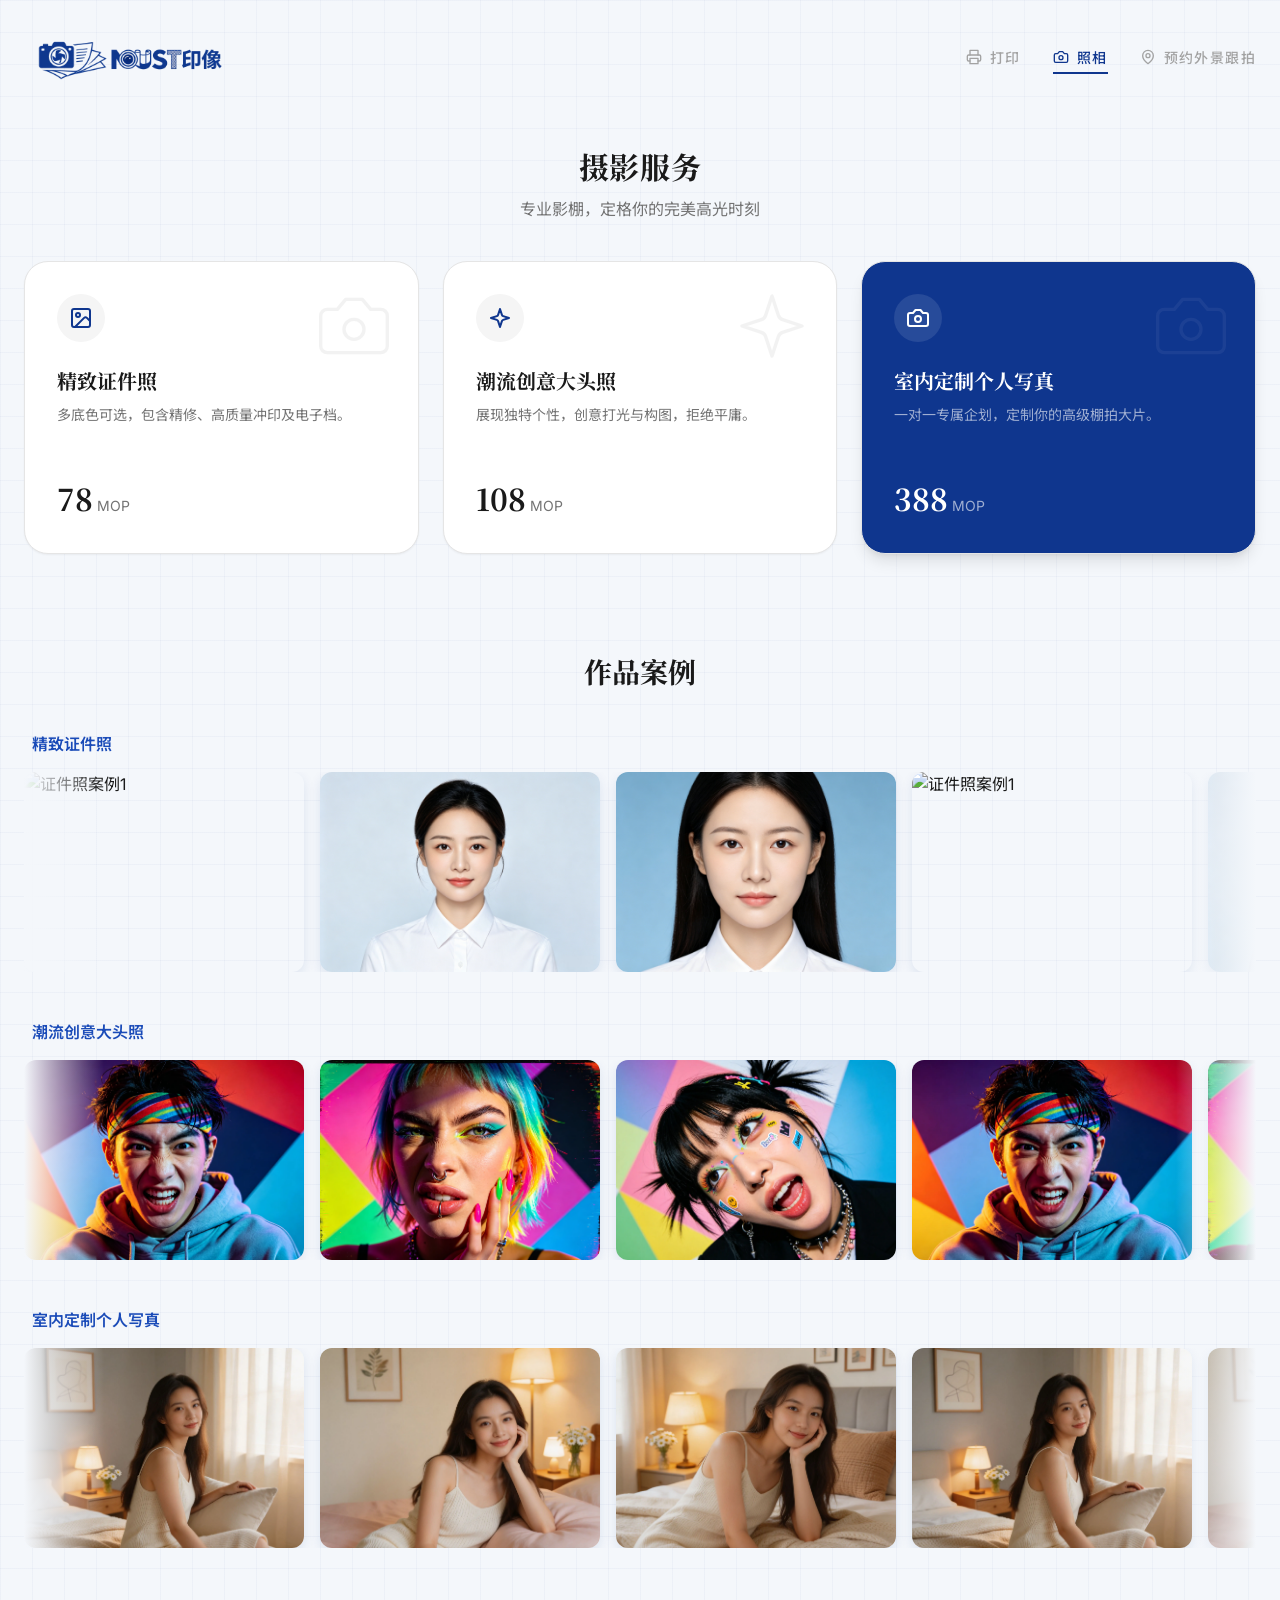
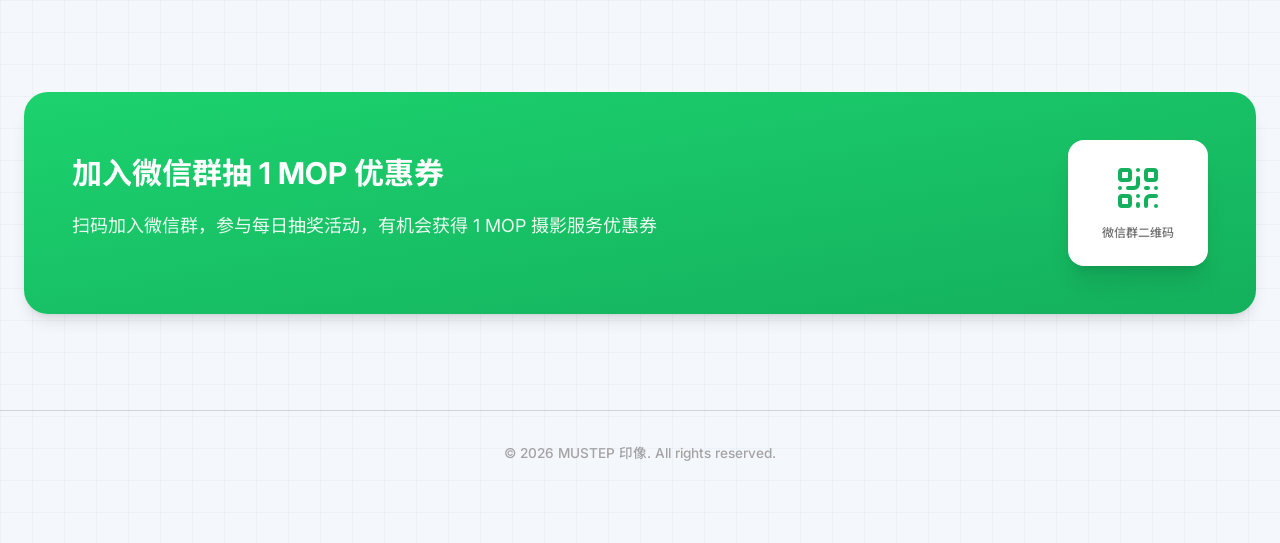
==== photo.html @ 7a03d374 "init init" ====
<!DOCTYPE html>
<html lang="zh-CN">

<head>
    <meta charset="UTF-8">
    <meta name="viewport" content="width=device-width, initial-scale=1.0">
    <title>摄影服务 - 澳门影像打印馆</title>
    <link rel="preconnect" href="https://fonts.googleapis.com">
    <link rel="preconnect" href="https://fonts.gstatic.com" crossorigin>
    <link
        href="https://fonts.googleapis.com/css2?family=Cormorant+Garamond:ital,wght@0,400;0,600;0,700;1,400&family=Inter:wght@300;400;500;600&family=Noto+Sans+SC:wght@300;400;500;700&family=Noto+Serif+SC:wght@400;700&display=swap"
        rel="stylesheet">
    <link rel="stylesheet" href="styles.css">
</head>

<body>
    <div class="page-wrapper">
        <div class="container">
            <!-- Header -->
            <header class="header">
                <a href="home.html" class="logo">
                    <img src="images/second-stage.webp" alt="MUSTEP 印像" class="header-logo-img">
                </a>

                <nav class="nav-desktop">
                    <a href="print.html" class="nav-btn">
                        <svg xmlns="http://www.w3.org/2000/svg" width="16" height="16" viewBox="0 0 24 24" fill="none"
                            stroke="currentColor" stroke-width="2" stroke-linecap="round" stroke-linejoin="round">
                            <polyline points="6 9 6 2 18 2 18 9" />
                            <path d="M6 18H4a2 2 0 0 1-2-2v-5a2 2 0 0 1 2-2h16a2 2 0 0 1 2 2v5a2 2 0 0 1-2 2h-2" />
                            <rect width="12" height="8" x="6" y="14" />
                        </svg> 打印
                    </a>
                    <a href="photo.html" class="nav-btn active">
                        <svg xmlns="http://www.w3.org/2000/svg" width="16" height="16" viewBox="0 0 24 24" fill="none"
                            stroke="currentColor" stroke-width="2" stroke-linecap="round" stroke-linejoin="round">
                            <path
                                d="M14.5 4h-5L7 7H4a2 2 0 0 0-2 2v9a2 2 0 0 0 2 2h16a2 2 0 0 0 2-2V9a2 2 0 0 0-2-2h-3l-2.5-3z" />
                            <circle cx="12" cy="13" r="3" />
                        </svg> 照相
                    </a>
                    <a href="location.html" class="nav-btn">
                        <svg xmlns="http://www.w3.org/2000/svg" width="16" height="16" viewBox="0 0 24 24" fill="none"
                            stroke="currentColor" stroke-width="2" stroke-linecap="round" stroke-linejoin="round">
                            <path d="M20 10c0 6-8 12-8 12s-8-6-8-12a8 8 0 0 1 16 0Z" />
                            <circle cx="12" cy="10" r="3" />
                        </svg> 预约外景跟拍
                    </a>
                </nav>
            </header>

            <!-- Mobile Tabs -->
            <div class="mobile-tabs">
                <a href="print.html" class="mobile-tab">
                    <svg xmlns="http://www.w3.org/2000/svg" width="16" height="16" viewBox="0 0 24 24" fill="none"
                        stroke="currentColor" stroke-width="2" stroke-linecap="round" stroke-linejoin="round">
                        <polyline points="6 9 6 2 18 2 18 9" />
                        <path d="M6 18H4a2 2 0 0 1-2-2v-5a2 2 0 0 1 2-2h16a2 2 0 0 1 2 2v5a2 2 0 0 1-2 2h-2" />
                        <rect width="12" height="8" x="6" y="14" />
                    </svg> <span>打印</span>
                </a>
                <a href="photo.html" class="mobile-tab active">
                    <svg xmlns="http://www.w3.org/2000/svg" width="16" height="16" viewBox="0 0 24 24" fill="none"
                        stroke="currentColor" stroke-width="2" stroke-linecap="round" stroke-linejoin="round">
                        <path
                            d="M14.5 4h-5L7 7H4a2 2 0 0 0-2 2v9a2 2 0 0 0 2 2h16a2 2 0 0 0 2-2V9a2 2 0 0 0-2-2h-3l-2.5-3z" />
                        <circle cx="12" cy="13" r="3" />
                    </svg> <span>照相</span>
                </a>
                <a href="location.html" class="mobile-tab">
                    <svg xmlns="http://www.w3.org/2000/svg" width="16" height="16" viewBox="0 0 24 24" fill="none"
                        stroke="currentColor" stroke-width="2" stroke-linecap="round" stroke-linejoin="round">
                        <path d="M20 10c0 6-8 12-8 12s-8-6-8-12a8 8 0 0 1 16 0Z" />
                        <circle cx="12" cy="10" r="3" />
                    </svg> <span>外景</span>
                </a>
            </div>

            <main class="main-content">
                <!-- Photo Section -->
                <section id="photo-section">
                    <div class="section-header">
                        <h2 class="section-title-center">摄影服务</h2>
                        <p class="section-subtitle-center">专业影棚，定格你的完美高光时刻</p>
                    </div>

                    <div class="service-grid">
                        <!-- Service 1 -->
                        <div class="service-card">
                            <div class="service-icon-bg">
                                <svg xmlns="http://www.w3.org/2000/svg" width="80" height="80" viewBox="0 0 24 24"
                                    fill="none" stroke="currentColor" stroke-width="1" stroke-linecap="round"
                                    stroke-linejoin="round">
                                    <path
                                        d="M14.5 4h-5L7 7H4a2 2 0 0 0-2 2v9a2 2 0 0 0 2 2h16a2 2 0 0 0 2-2V9a2 2 0 0 0-2-2h-3l-2.5-3z" />
                                    <circle cx="12" cy="13" r="3" />
                                </svg>
                            </div>
                            <div class="service-icon">
                                <svg xmlns="http://www.w3.org/2000/svg" width="24" height="24" viewBox="0 0 24 24"
                                    fill="none" stroke="currentColor" stroke-width="2" stroke-linecap="round"
                                    stroke-linejoin="round">
                                    <rect width="18" height="18" x="3" y="3" rx="2" ry="2" />
                                    <circle cx="9" cy="9" r="2" />
                                    <path d="m21 15-3.086-3.086a2 2 0 0 0-2.828 0L6 21" />
                                </svg>
                            </div>
                            <h3 class="service-name">精致证件照</h3>
                            <p class="service-desc">多底色可选，包含精修、高质量冲印及电子档。</p>
                            <div class="service-footer">
                                <span class="service-price">78<span class="service-unit">MOP</span></span>
                            </div>
                        </div>

                        <!-- Service 2 -->
                        <div class="service-card">
                            <div class="service-icon-bg">
                                <svg xmlns="http://www.w3.org/2000/svg" width="80" height="80" viewBox="0 0 24 24"
                                    fill="none" stroke="currentColor" stroke-width="1" stroke-linecap="round"
                                    stroke-linejoin="round">
                                    <path
                                        d="m12 3-1.912 5.813a2 2 0 0 1-1.275 1.275L3 12l5.813 1.912a2 2 0 0 1 1.275 1.275L12 21l1.912-5.813a2 2 0 0 1 1.275-1.275L21 12l-5.813-1.912a2 2 0 0 1-1.275-1.275L12 3Z" />
                                </svg>
                            </div>
                            <div class="service-icon">
                                <svg xmlns="http://www.w3.org/2000/svg" width="24" height="24" viewBox="0 0 24 24"
                                    fill="none" stroke="currentColor" stroke-width="2" stroke-linecap="round"
                                    stroke-linejoin="round">
                                    <path
                                        d="m12 3-1.912 5.813a2 2 0 0 1-1.275 1.275L3 12l5.813 1.912a2 2 0 0 1 1.275 1.275L12 21l1.912-5.813a2 2 0 0 1 1.275-1.275L21 12l-5.813-1.912a2 2 0 0 1-1.275-1.275L12 3Z" />
                                </svg>
                            </div>
                            <h3 class="service-name">潮流创意大头照</h3>
                            <p class="service-desc">展现独特个性，创意打光与构图，拒绝平庸。</p>
                            <div class="service-footer">
                                <span class="service-price">108<span class="service-unit">MOP</span></span>
                            </div>
                        </div>

                        <!-- Service 3 -->
                        <div class="service-card service-card-dark">
                            <div class="service-icon-bg">
                                <svg xmlns="http://www.w3.org/2000/svg" width="80" height="80" viewBox="0 0 24 24"
                                    fill="none" stroke="currentColor" stroke-width="1" stroke-linecap="round"
                                    stroke-linejoin="round">
                                    <path
                                        d="M14.5 4h-5L7 7H4a2 2 0 0 0-2 2v9a2 2 0 0 0 2 2h16a2 2 0 0 0 2-2V9a2 2 0 0 0-2-2h-3l-2.5-3z" />
                                    <circle cx="12" cy="13" r="3" />
                                </svg>
                            </div>
                            <div class="service-icon service-icon-dark">
                                <svg xmlns="http://www.w3.org/2000/svg" width="24" height="24" viewBox="0 0 24 24"
                                    fill="none" stroke="currentColor" stroke-width="2" stroke-linecap="round"
                                    stroke-linejoin="round">
                                    <path
                                        d="M14.5 4h-5L7 7H4a2 2 0 0 0-2 2v9a2 2 0 0 0 2 2h16a2 2 0 0 0 2-2V9a2 2 0 0 0-2-2h-3l-2.5-3z" />
                                    <circle cx="12" cy="13" r="3" />
                                </svg>
                            </div>
                            <h3 class="service-name service-name-dark">室内定制个人写真</h3>
                            <p class="service-desc service-desc-dark">一对一专属企划，定制你的高级棚拍大片。</p>
                            <div class="service-footer">
                                <span class="service-price service-price-dark">388<span
                                        class="service-unit service-unit-dark">MOP</span></span>
                            </div>
                        </div>
                    </div>

                    <!-- Portfolio Gallery -->
                    <div class="portfolio-section">
                        <h3 class="portfolio-title">作品案例</h3>

                        <!-- Portfolio 1: 精致证件照 - 左向右 -->
                        <div class="portfolio-item">
                            <h4 class="portfolio-item-title">精致证件照</h4>
                            <div class="portfolio-scroll scroll-left">
                                <div class="portfolio-track">
                                    <div class="portfolio-img-wrapper">
                                        <img src="images/case/1.png" alt="证件照案例1" class="portfolio-img">
                                    </div>
                                    <div class="portfolio-img-wrapper">
                                        <img src="images/case/2.jpeg" alt="证件照案例2" class="portfolio-img">
                                    </div>
                                    <div class="portfolio-img-wrapper">
                                        <img src="images/case/3.jpeg" alt="证件照案例3" class="portfolio-img">
                                    </div>
                                    <!-- Duplicate for seamless loop -->
                                    <div class="portfolio-img-wrapper">
                                        <img src="images/case/1.png" alt="证件照案例1" class="portfolio-img">
                                    </div>
                                    <div class="portfolio-img-wrapper">
                                        <img src="images/case/2.jpeg" alt="证件照案例2" class="portfolio-img">
                                    </div>
                                    <div class="portfolio-img-wrapper">
                                        <img src="images/case/3.jpeg" alt="证件照案例3" class="portfolio-img">
                                    </div>
                                </div>
                            </div>
                        </div>

                        <!-- Portfolio 2: 潮流创意大头照 - 右向左 -->
                        <div class="portfolio-item">
                            <h4 class="portfolio-item-title">潮流创意大头照</h4>
                            <div class="portfolio-scroll scroll-right">
                                <div class="portfolio-track">
                                    <div class="portfolio-img-wrapper">
                                        <img src="images/case/4.webp" alt="创意大头照案例1" class="portfolio-img">
                                    </div>
                                    <div class="portfolio-img-wrapper">
                                        <img src="images/case/5.webp" alt="创意大头照案例2" class="portfolio-img">
                                    </div>
                                    <div class="portfolio-img-wrapper">
                                        <img src="images/case/6.webp" alt="创意大头照案例3" class="portfolio-img">
                                    </div>
                                    <!-- Duplicate for seamless loop -->
                                    <div class="portfolio-img-wrapper">
                                        <img src="images/case/4.webp" alt="创意大头照案例1" class="portfolio-img">
                                    </div>
                                    <div class="portfolio-img-wrapper">
                                        <img src="images/case/5.webp" alt="创意大头照案例2" class="portfolio-img">
                                    </div>
                                    <div class="portfolio-img-wrapper">
                                        <img src="images/case/6.webp" alt="创意大头照案例3" class="portfolio-img">
                                    </div>
                                </div>
                            </div>
                        </div>

                        <!-- Portfolio 3: 室内定制个人写真 - 左向右 -->
                        <div class="portfolio-item">
                            <h4 class="portfolio-item-title">室内定制个人写真</h4>
                            <div class="portfolio-scroll scroll-left">
                                <div class="portfolio-track">
                                    <div class="portfolio-img-wrapper">
                                        <img src="images/case/7.webp" alt="个人写真案例1" class="portfolio-img">
                                    </div>
                                    <div class="portfolio-img-wrapper">
                                        <img src="images/case/8.webp" alt="个人写真案例2" class="portfolio-img">
                                    </div>
                                    <div class="portfolio-img-wrapper">
                                        <img src="images/case/9.webp" alt="个人写真案例3" class="portfolio-img">
                                    </div>
                                    <!-- Duplicate for seamless loop -->
                                    <div class="portfolio-img-wrapper">
                                        <img src="images/case/7.webp" alt="个人写真案例1" class="portfolio-img">
                                    </div>
                                    <div class="portfolio-img-wrapper">
                                        <img src="images/case/8.webp" alt="个人写真案例2" class="portfolio-img">
                                    </div>
                                    <div class="portfolio-img-wrapper">
                                        <img src="images/case/9.webp" alt="个人写真案例3" class="portfolio-img">
                                    </div>
                                </div>
                            </div>
                        </div>
                    </div>
                </section>

                <!-- WeChat QR Code Section -->
                <section class="wechat-section">
                    <div class="wechat-content">
                        <div class="wechat-info">
                            <h3 class="wechat-title">加入微信群抽 1 MOP 优惠券</h3>
                            <p class="wechat-desc">扫码加入微信群，参与每日抽奖活动，有机会获得 1 MOP 摄影服务优惠券</p>
                        </div>
                        <div class="wechat-qr">
                            <div class="qr-placeholder">
                                <svg xmlns="http://www.w3.org/2000/svg" width="48" height="48" viewBox="0 0 24 24"
                                    fill="none" stroke="currentColor" stroke-width="2" stroke-linecap="round"
                                    stroke-linejoin="round">
                                    <rect width="5" height="5" x="3" y="3" rx="1" />
                                    <rect width="5" height="5" x="16" y="3" rx="1" />
                                    <rect width="5" height="5" x="3" y="16" rx="1" />
                                    <path d="M21 16h-3a2 2 0 0 0-2 2v3" />
                                    <path d="M21 21v.01" />
                                    <path d="M12 7v3a2 2 0 0 1-2 2H7" />
                                    <path d="M3 12h.01" />
                                    <path d="M12 3h.01" />
                                    <path d="M12 16v.01" />
                                    <path d="M16 12h1" />
                                    <path d="M21 12v.01" />
                                    <path d="M12 21v-1" />
                                </svg>
                                <span>微信群二维码</span>
                            </div>
                        </div>
                    </div>
                </section>
            </main>
        </div>

        <footer class="footer">
            <p class="footer-text">© 2026 MUSTEP 印像. All rights reserved.</p>
        </footer>
    </div>

    <script src="script.js"></script>
</body>

</html>
---- styles.css ----
/* ============================================
   澳门影像打印馆 - 原生 CSS 样式
   ============================================ */

/* CSS Variables */
:root {
  --bg-color: #f4f7fb;
  --text-primary: #1a1a1a;
  --text-secondary: #737373;
  --text-muted: #a3a3a3;
  --white: #ffffff;
  --black: #000000;
  --primary: #0f368e;
  --primary-light: #1a4bb8;
  --gray-50: #fafafa;
  --gray-100: #f5f5f5;
  --gray-200: #e5e5e5;
  --gray-300: #d4d4d4;
  --gray-400: #a3a3a3;
  --gray-500: #737373;
  --gray-600: #525252;
  --gray-700: #1a4bb8;
  --gray-800: #0f368e;
  --gray-900: #0f368e;
  --green: #14b05d;
  --green-light: #1cd26e;
  --red: #dc2626;
  --font-serif: "Noto Serif SC", Georgia, serif;
  --font-sans: "Inter", "Noto Sans SC", system-ui, sans-serif;
  --radius-sm: 0.375rem;
  --radius-md: 0.5rem;
  --radius-lg: 0.75rem;
  --radius-xl: 1rem;
  --radius-2xl: 1.5rem;
  --shadow-sm: 0 1px 2px 0 rgba(0, 0, 0, 0.05);
  --shadow-md:
    0 4px 6px -1px rgba(0, 0, 0, 0.1), 0 2px 4px -2px rgba(0, 0, 0, 0.1);
  --shadow-lg:
    0 10px 15px -3px rgba(0, 0, 0, 0.1), 0 4px 6px -4px rgba(0, 0, 0, 0.1);
  --shadow-xl:
    0 20px 25px -5px rgba(0, 0, 0, 0.1), 0 8px 10px -6px rgba(0, 0, 0, 0.1);
}

/* Reset & Base */
* {
  margin: 0;
  padding: 0;
  box-sizing: border-box;
}
a {
  text-decoration: none;
}

body {
  background-color: var(--bg-color);
  background-image:
    linear-gradient(rgba(15, 54, 142, 0.03) 1px, transparent 1px),
    linear-gradient(90deg, rgba(15, 54, 142, 0.03) 1px, transparent 1px);
  background-size: 32px 32px;
  color: var(--text-primary);
  font-family: var(--font-sans);
  -webkit-font-smoothing: antialiased;
  -moz-osx-font-smoothing: grayscale;
  line-height: 1.5;
}

/* Utility Classes */
.hidden {
  display: none !important;
}

/* ============================================
   Splash Screen
   ============================================ */

.splash {
  position: fixed;
  top: 0;
  left: 0;
  width: 100%;
  height: 100%;
  background-color: #f4f7fb;
  background-image:
    linear-gradient(rgba(15, 54, 142, 0.03) 1px, transparent 1px),
    linear-gradient(90deg, rgba(15, 54, 142, 0.03) 1px, transparent 1px);
  background-size: 32px 32px;
  display: flex;
  align-items: center;
  justify-content: center;
  z-index: 9999;
}

.splash-img {
  width: 580px;
  height: auto;
  max-width: 70vw;
  opacity: 0;
  transform: scale(1.3);
}

.splash-img.zoom-in {
  opacity: 1;
  transform: scale(1);
  transition:
    transform 1.8s cubic-bezier(0.25, 0.46, 0.45, 0.94),
    opacity 1s ease;
}

.splash-img.move-to-corner {
  transform: translate(-35vw, -40vh) scale(0.35);
  transition:
    transform 1.5s cubic-bezier(0.25, 0.46, 0.45, 0.94),
    opacity 0.8s ease;
  opacity: 1;
}

.splash.done {
  opacity: 0;
  transition: opacity 0.6s ease;
  pointer-events: none;
}

/* Header Logo */
.header-logo-img {
  height: 40px;
  width: auto;
}

/* Page Layout */
.page-wrapper {
  min-height: 100vh;
  padding-bottom: 5rem;
}

.container {
  max-width: 84rem;
  margin: 0 auto;
  padding: 2.5rem 1.5rem 0;
}

/* Header */
.header {
  display: flex;
  justify-content: center;
  align-items: center;
  margin-bottom: 4rem;
}

.logo {
  display: flex;
  align-items: center;
  gap: 1rem;
}

.logo-icon {
  width: 3rem;
  height: 3rem;
  background-color: var(--gray-900);
  color: var(--white);
  border-radius: 50%;
  display: flex;
  align-items: center;
  justify-content: center;
  box-shadow: var(--shadow-lg);
}

.logo-text {
  font-family: var(--font-serif);
  font-size: 1.25rem;
  font-weight: 700;
  letter-spacing: 0.2em;
  text-transform: uppercase;
}

/* Navigation */
.nav-desktop {
  display: none;
  align-items: center;
  gap: 2rem;
}

.nav-btn {
  display: flex;
  align-items: center;
  gap: 0.5rem;
  padding-bottom: 0.25rem;
  font-size: 0.875rem;
  font-weight: 500;
  letter-spacing: 0.1em;
  text-transform: uppercase;
  background: none;
  border: none;
  border-bottom: 2px solid transparent;
  color: var(--text-muted);
  cursor: pointer;
  transition: all 0.15s ease;
}

.nav-btn:hover {
  color: var(--gray-700);
}

.nav-btn.active {
  border-bottom-color: var(--gray-900);
  color: var(--gray-900);
}

.menu-icon {
  display: block;
  color: var(--gray-900);
}

/* Mobile Tabs */
.mobile-tabs {
  display: flex;
  background-color: var(--white);
  border-radius: 9999px;
  padding: 0.5rem;
  margin-bottom: 2.5rem;
  box-shadow: var(--shadow-sm);
  border: 1px solid var(--gray-200);
}

.mobile-tab {
  flex: 1;
  display: flex;
  justify-content: center;
  align-items: center;
  gap: 0.5rem;
  padding: 0.5rem 0;
  font-size: 0.875rem;
  font-weight: 500;
  background: none;
  border: none;
  border-radius: 9999px;
  color: var(--gray-500);
  cursor: pointer;
  transition: all 0.15s ease;
}

.mobile-tab.active {
  background-color: var(--gray-900);
  color: var(--white);
}

.mobile-tab span.hidden {
  display: none;
}

/* Main Content */
.main-content {
  min-height: 60vh;
}

/* Tab Content Animation */
.tab-content {
  animation: fadeIn 0.3s ease-out;
}

@keyframes fadeIn {
  from {
    opacity: 0;
    transform: translateY(10px);
  }
  to {
    opacity: 1;
    transform: translateY(0);
  }
}

/* Cards */
.card {
  background-color: rgba(255, 255, 255, 0.7);
  backdrop-filter: blur(10px);
  -webkit-backdrop-filter: blur(10px);
  border-radius: var(--radius-2xl);
  padding: 2rem;
  box-shadow:
    0 1px 3px rgba(15, 54, 142, 0.08),
    0 4px 12px rgba(15, 54, 142, 0.05);
  border: 1px solid rgba(15, 54, 142, 0.08);
}

/* Print Section */
.print-layout {
  display: flex;
  flex-direction: column;
  gap: 3rem;
}

.print-options {
  flex: 1;
}

.print-quote {
  flex: 1;
  display: flex;
  flex-direction: column;
  gap: 1.5rem;
}

.section-title {
  font-family: var(--font-serif);
  font-size: 1.5rem;
  font-weight: 700;
  text-transform: uppercase;
  letter-spacing: 0.025em;
  margin-bottom: 0.25rem;
}

.section-subtitle {
  color: var(--text-secondary);
  font-size: 0.875rem;
  margin-bottom: 2rem;
}

.options-list {
  display: flex;
  flex-direction: column;
  gap: 1.5rem;
}

.option-group {
  display: flex;
  flex-direction: column;
  gap: 0.75rem;
}

.option-label {
  font-size: 0.75rem;
  font-weight: 700;
  color: var(--text-muted);
  text-transform: uppercase;
  letter-spacing: 0.1em;
}

.option-buttons {
  display: flex;
  gap: 1rem;
}

.option-btn {
  flex: 1;
  padding: 0.75rem 0;
  font-size: 0.875rem;
  background: none;
  border: 1px solid var(--gray-200);
  border-radius: var(--radius-xl);
  color: var(--gray-600);
  cursor: pointer;
  transition: all 0.15s ease;
}

.option-btn:hover {
  border-color: var(--gray-400);
}

.option-btn.active {
  background-color: var(--gray-900);
  border-color: var(--gray-900);
  color: var(--white);
}

.option-btn:disabled {
  opacity: 0.5;
  cursor: not-allowed;
}

.number-input {
  width: 100%;
  padding: 0.75rem 1rem;
  font-size: 0.875rem;
  border: 1px solid var(--gray-200);
  border-radius: var(--radius-xl);
  outline: none;
  transition: all 0.15s ease;
}

.number-input:focus {
  border-color: var(--gray-900);
  box-shadow: 0 0 0 1px var(--gray-900);
}

/* Upload Area */
.upload-area {
  border: 2px dashed var(--gray-300);
  border-radius: var(--radius-xl);
  padding: 2.5rem;
  text-align: center;
  cursor: pointer;
  transition: background-color 0.15s ease;
  position: relative;
}

.upload-area:hover {
  background-color: var(--gray-50);
}

/* 隐藏文件输入框 */
.file-input {
  position: absolute;
  top: 0;
  left: 0;
  width: 100%;
  height: 100%;
  opacity: 0;
  cursor: pointer;
  z-index: 10;
}

.upload-placeholder {
  display: flex;
  flex-direction: column;
  align-items: center;
  gap: 0.75rem;
}

.upload-placeholder svg {
  color: var(--gray-400);
  transition: color 0.15s ease;
}

.upload-area:hover .upload-placeholder svg {
  color: var(--gray-600);
}

.upload-success {
  display: flex;
  flex-direction: column;
  align-items: center;
  gap: 0.75rem;
}

.upload-success svg {
  color: #22c55e;
}

.upload-text {
  font-weight: 500;
  font-size: 0.875rem;
  color: var(--gray-700);
}

.upload-hint {
  font-size: 0.75rem;
  color: var(--text-muted);
}

/* Quote Box */
.quote-box {
  background-color: var(--bg-color);
  border-radius: var(--radius-xl);
  padding: 1.5rem;
}

.quote-title {
  font-family: var(--font-serif);
  font-size: 1.125rem;
  font-weight: 700;
  margin-bottom: 1rem;
}

.quote-row {
  display: flex;
  justify-content: space-between;
  align-items: baseline;
  margin-bottom: 0.5rem;
}

.quote-label {
  color: var(--gray-600);
  font-size: 0.875rem;
}

.quote-price {
  font-family: var(--font-serif);
  font-size: 1.875rem;
  font-weight: 700;
}

.quote-currency {
  font-family: var(--font-sans);
  font-size: 0.875rem;
  font-weight: 400;
  color: var(--text-secondary);
  margin-left: 0.25rem;
}

.discount-area {
  margin-top: 1rem;
  padding-top: 1rem;
  border-top: 1px solid rgba(212, 212, 212, 0.5);
  display: flex;
  flex-direction: column;
  gap: 0.5rem;
}

.discount-item {
  display: flex;
  justify-content: space-between;
  align-items: center;
  font-size: 0.75rem;
  font-weight: 500;
}

.discount-bw {
  color: var(--red);
}

.discount-finals {
  color: #16a34a;
  background-color: #f0fdf4;
  padding: 0.5rem;
  border-radius: var(--radius-lg);
  margin-top: 0.5rem;
}

.submit-btn {
  width: 100%;
  margin-top: 1.5rem;
  padding: 1rem 0;
  background-color: var(--gray-900);
  color: var(--white);
  border: none;
  border-radius: var(--radius-xl);
  font-size: 0.875rem;
  font-weight: 700;
  letter-spacing: 0.1em;
  cursor: pointer;
  transition: background-color 0.15s ease;
}

.submit-btn:hover:not(:disabled) {
  background-color: var(--gray-800);
}

.submit-btn:disabled {
  opacity: 0.5;
  cursor: not-allowed;
}

/* Section Headers */
.section-header {
  text-align: center;
  margin-bottom: 2.5rem;
}

.section-title-center {
  font-family: var(--font-serif);
  font-size: 1.875rem;
  font-weight: 700;
  text-transform: uppercase;
  letter-spacing: 0.025em;
}

.section-subtitle-center {
  color: var(--text-secondary);
  margin-top: 0.5rem;
}

/* Service Grid */
.service-grid {
  display: grid;
  grid-template-columns: 1fr;
  gap: 1.5rem;
}

.service-card {
  background-color: var(--white);
  border-radius: var(--radius-2xl);
  padding: 2rem;
  box-shadow: var(--shadow-sm);
  border: 1px solid var(--gray-200);
  position: relative;
  overflow: hidden;
  transition: box-shadow 0.15s ease;
}

.service-card:hover {
  box-shadow: var(--shadow-md);
}

.service-card-dark {
  background-color: var(--gray-900);
  color: var(--white);
  box-shadow: var(--shadow-lg);
}

.service-icon-bg {
  position: absolute;
  top: 0;
  right: 0;
  padding: 1.5rem;
  opacity: 0.05;
  transition: opacity 0.15s ease;
}

.service-card:hover .service-icon-bg {
  opacity: 0.1;
}

.service-icon {
  width: 3rem;
  height: 3rem;
  background-color: var(--gray-100);
  border-radius: 50%;
  display: flex;
  align-items: center;
  justify-content: center;
  margin-bottom: 1.5rem;
}

.service-icon svg {
  color: var(--gray-900);
}

.service-icon-dark {
  background-color: rgba(255, 255, 255, 0.1);
}

.service-icon-dark svg {
  color: var(--white);
}

.service-name {
  font-family: var(--font-serif);
  font-size: 1.25rem;
  font-weight: 700;
  margin-bottom: 0.5rem;
}

.service-name-dark {
  color: var(--white);
}

.service-desc {
  color: var(--text-secondary);
  font-size: 0.875rem;
  margin-bottom: 2rem;
  min-height: 40px;
}

.service-desc-dark {
  color: rgba(255, 255, 255, 0.6);
}

.service-footer {
  display: flex;
  justify-content: space-between;
  align-items: flex-end;
  margin-top: auto;
}

.service-price {
  font-family: var(--font-serif);
  font-size: 1.875rem;
  font-weight: 700;
  color: var(--text-primary);
}

.service-price-dark {
  color: var(--white);
}

.service-unit {
  font-family: var(--font-sans);
  font-size: 0.875rem;
  font-weight: 400;
  color: var(--text-secondary);
  margin-left: 0.25rem;
}

.service-unit-dark {
  color: rgba(255, 255, 255, 0.6);
}

.service-btn {
  font-size: 0.875rem;
  padding: 0.5rem 1rem;
  background: none;
  border: 1px solid var(--gray-900);
  border-radius: 9999px;
  cursor: pointer;
  transition: all 0.15s ease;
}

.service-btn:hover {
  background-color: var(--gray-900);
  color: var(--white);
}

.service-btn-dark {
  background-color: var(--white);
  color: var(--black);
  border-color: var(--white);
}

.service-btn-dark:hover {
  background-color: var(--gray-200);
}

/* Package List */
.package-list {
  display: flex;
  flex-direction: column;
  gap: 1.5rem;
  max-width: 64rem;
  margin: 0 auto;
}

.package-card {
  background-color: var(--white);
  border-radius: var(--radius-2xl);
  padding: 2rem;
  display: flex;
  flex-direction: column;
  align-items: center;
  gap: 2rem;
  box-shadow: var(--shadow-sm);
  border: 1px solid var(--gray-200);
  position: relative;
  overflow: hidden;
  transition: box-shadow 0.15s ease;
}

.package-card:hover {
  box-shadow: var(--shadow-md);
}

.package-card-featured::before {
  content: "";
  position: absolute;
  left: 0;
  top: 0;
  bottom: 0;
  width: 0.5rem;
  background-color: var(--gray-900);
  border-top-left-radius: var(--radius-2xl);
  border-bottom-left-radius: var(--radius-2xl);
}

.package-card-dark {
  background-color: var(--gray-900);
  color: var(--white);
  box-shadow: var(--shadow-xl);
}

.package-accent {
  position: absolute;
  left: 0;
  top: 0;
  bottom: 0;
  width: 0.5rem;
  background-color: var(--gray-900);
  border-top-left-radius: var(--radius-2xl);
  border-bottom-left-radius: var(--radius-2xl);
}

.package-icon {
  width: 4rem;
  height: 4rem;
  background-color: var(--gray-100);
  border-radius: 50%;
  display: flex;
  align-items: center;
  justify-content: center;
  flex-shrink: 0;
}

.package-icon svg {
  color: var(--gray-900);
}

.package-icon-dark {
  background-color: rgba(255, 255, 255, 0.1);
}

.package-icon-dark svg {
  color: var(--white);
}

.package-info {
  flex: 1;
  text-align: center;
}

.package-header {
  display: flex;
  align-items: center;
  justify-content: center;
  gap: 0.75rem;
  margin-bottom: 0.5rem;
}

.package-name {
  font-family: var(--font-serif);
  font-size: 1.5rem;
  font-weight: 700;
}

.package-name-dark {
  color: var(--white);
}

.package-badge {
  font-size: 0.75rem;
  background-color: var(--gray-900);
  color: var(--white);
  padding: 0.25rem 0.5rem;
  border-radius: var(--radius-md);
  text-transform: uppercase;
  letter-spacing: 0.05em;
}

.package-title {
  font-weight: 500;
  color: var(--text-primary);
  margin-bottom: 0.5rem;
}

.package-title-dark {
  color: var(--white);
}

.package-tags {
  display: flex;
  flex-wrap: wrap;
  gap: 0.5rem;
  justify-content: center;
  margin-top: 0.5rem;
}

.package-tag {
  font-size: 0.875rem;
  background-color: var(--gray-50);
  padding: 0.25rem 0.75rem;
  border-radius: 9999px;
}

.package-tag-dark {
  background-color: rgba(255, 255, 255, 0.1);
}

.package-action {
  text-align: center;
  flex-shrink: 0;
}

.package-price {
  font-family: var(--font-serif);
  font-size: 2.25rem;
  font-weight: 700;
  color: var(--text-primary);
  margin-bottom: 1rem;
}

.package-price-dark {
  color: var(--white);
}

.package-unit {
  font-family: var(--font-sans);
  font-size: 1.125rem;
  font-weight: 400;
  color: var(--text-secondary);
  margin-left: 0.25rem;
}

.package-unit-dark {
  color: rgba(255, 255, 255, 0.5);
}

.package-btn {
  width: 100%;
  font-size: 0.875rem;
  padding: 0.75rem 2rem;
  border-radius: 9999px;
  cursor: pointer;
  transition: all 0.15s ease;
  letter-spacing: 0.1em;
}

.package-btn-primary {
  background-color: var(--gray-900);
  color: var(--white);
  border: none;
}

.package-btn-primary:hover {
  background-color: var(--gray-800);
}

.package-btn-outline {
  background: none;
  border: 1px solid var(--gray-900);
  color: var(--text-primary);
}

.package-btn-outline:hover {
  background-color: var(--gray-900);
  color: var(--white);
}

.package-btn-light {
  background-color: var(--white);
  color: var(--black);
  border: none;
}

.package-btn-light:hover {
  background-color: var(--gray-200);
}

/* WeChat Section */
.wechat-section {
  margin-top: 4rem;
  background: linear-gradient(
    to bottom right,
    var(--green-light),
    var(--green)
  );
  border-radius: var(--radius-2xl);
  padding: 2rem;
  color: var(--white);
  position: relative;
  overflow: hidden;
  box-shadow: var(--shadow-lg);
}

.wechat-bg-circle {
  position: absolute;
  width: 16rem;
  height: 16rem;
  border-radius: 50%;
  filter: blur(64px);
}

.wechat-bg-circle-1 {
  right: -5rem;
  top: -5rem;
  background-color: rgba(255, 255, 255, 0.1);
}

.wechat-bg-circle-2 {
  left: 2.5rem;
  bottom: -5rem;
  background-color: rgba(0, 0, 0, 0.1);
}

.wechat-content {
  position: relative;
  z-index: 10;
  display: flex;
  flex-direction: column;
  align-items: center;
  gap: 2rem;
}

.wechat-info {
  flex: 1;
  text-align: center;
}

.wechat-badge {
  display: inline-flex;
  align-items: center;
  gap: 0.5rem;
  background-color: rgba(255, 255, 255, 0.2);
  padding: 0.25rem 0.75rem;
  border-radius: 9999px;
  font-size: 0.875rem;
  font-weight: 500;
  margin-bottom: 0.5rem;
  backdrop-filter: blur(4px);
}

.wechat-title {
  font-size: 1.875rem;
  font-weight: 700;
  margin-bottom: 1rem;
}

.wechat-desc {
  color: rgba(255, 255, 255, 0.9);
  font-size: 1.125rem;
  margin-bottom: 1rem;
}

.wechat-desc strong {
  color: var(--white);
}

.wechat-link {
  display: flex;
  align-items: center;
  justify-content: center;
  gap: 1rem;
  padding-top: 1rem;
  font-weight: 500;
  text-decoration: underline;
  text-underline-offset: 4px;
  cursor: pointer;
  transition: color 0.15s ease;
}

.wechat-link:hover {
  color: rgba(255, 255, 255, 0.8);
}

.wechat-qr {
  flex-shrink: 0;
}

.wechat-qr-box {
  background-color: var(--white);
  padding: 1rem;
  border-radius: var(--radius-xl);
  box-shadow: var(--shadow-xl);
  transform: rotate(2deg);
  transition: transform 0.15s ease;
}

.wechat-qr-box:hover {
  transform: rotate(0deg);
}

.wechat-qr-box > div {
  width: 10rem;
  height: 10rem;
  border: 2px dashed var(--gray-200);
  display: flex;
  flex-direction: column;
  align-items: center;
  justify-content: center;
  border-radius: var(--radius-lg);
  background-color: var(--gray-50);
  gap: 0.5rem;
}

.wechat-qr-box svg {
  color: var(--green);
}

.wechat-qr-text {
  font-size: 0.75rem;
  color: var(--text-secondary);
  font-weight: 500;
}

/* QR Placeholder */
.qr-placeholder {
  background-color: var(--white);
  padding: 1.5rem;
  border-radius: var(--radius-xl);
  box-shadow: var(--shadow-xl);
  display: flex;
  flex-direction: column;
  align-items: center;
  gap: 0.75rem;
  min-width: 140px;
}

.qr-placeholder svg {
  color: var(--green);
}

.qr-placeholder span {
  font-size: 0.75rem;
  color: var(--gray-500);
  font-weight: 500;
}

/* Footer */
.footer {
  margin-top: 6rem;
  padding-top: 2rem;
  border-top: 1px solid var(--gray-300);
  text-align: center;
}

.footer-text {
  font-size: 0.85rem;
  color: var(--text-muted);
  font-weight: 500;
}

.social-links {
  display: flex;
  justify-content: center;
  gap: 1.5rem;
  margin-bottom: 1rem;
}

.social-links svg {
  color: var(--text-muted);
  cursor: pointer;
  transition: color 0.15s ease;
}

.social-links svg:hover {
  color: var(--text-primary);
}

.copyright {
  font-size: 0.75rem;
  color: var(--text-muted);
  font-weight: 500;
}

/* Responsive Styles */
@media (min-width: 768px) {
  .nav-desktop {
    display: flex;
  }

  .menu-icon {
    display: none;
  }

  .header {
    justify-content: space-between;
  }

  .logo {
    margin: 0;
  }

  .mobile-tabs {
    display: none;
  }

  .print-layout {
    flex-direction: row;
  }

  .service-grid {
    grid-template-columns: repeat(3, 1fr);
  }

  .package-card {
    flex-direction: row;
  }

  .package-info {
    text-align: left;
  }

  .package-header {
    justify-content: flex-start;
  }

  .package-tags {
    justify-content: flex-start;
  }

  .package-action {
    text-align: right;
  }

  .package-btn {
    width: auto;
  }

  .wechat-section {
    padding: 3rem;
  }

  .wechat-content {
    flex-direction: row;
    justify-content: space-between;
  }

  .wechat-info {
    text-align: left;
  }

  .wechat-link {
    justify-content: flex-start;
  }
}

/* Portfolio Gallery */
.portfolio-section {
  margin-top: 4rem;
  padding: 2rem 0;
}

.portfolio-title {
  font-family: var(--font-serif);
  font-size: 1.75rem;
  font-weight: 700;
  text-align: center;
  margin-bottom: 2.5rem;
  color: var(--text-primary);
}

.portfolio-item {
  margin-bottom: 3rem;
}

.portfolio-item-title {
  font-size: 1rem;
  font-weight: 600;
  color: var(--gray-700);
  margin-bottom: 1rem;
  padding-left: 0.5rem;
}

.portfolio-scroll {
  overflow: hidden;
  width: 100%;
  position: relative;
}

.portfolio-scroll::before,
.portfolio-scroll::after {
  content: "";
  position: absolute;
  top: 0;
  width: 80px;
  height: 100%;
  z-index: 2;
  pointer-events: none;
}

.portfolio-scroll::before {
  left: 0;
  background: linear-gradient(to right, #f4f7fb 0%, transparent 100%);
}

.portfolio-scroll::after {
  right: 0;
  background: linear-gradient(to left, #f4f7fb 0%, transparent 100%);
}

.portfolio-track {
  display: flex;
  gap: 1rem;
  width: max-content;
}

.scroll-left .portfolio-track {
  animation: scrollLeft 25s linear infinite;
}

.scroll-right .portfolio-track {
  animation: scrollRight 25s linear infinite;
}

.portfolio-scroll:hover .portfolio-track {
  animation-play-state: paused;
}

.portfolio-img-wrapper {
  flex-shrink: 0;
  width: 280px;
  height: 200px;
  border-radius: var(--radius-lg);
  overflow: hidden;
  box-shadow: 0 4px 12px rgba(15, 54, 142, 0.1);
  transition:
    transform 0.3s ease,
    box-shadow 0.3s ease;
}

.portfolio-img-wrapper:hover {
  transform: translateY(-4px);
  box-shadow: 0 8px 24px rgba(15, 54, 142, 0.15);
}

.portfolio-img {
  width: 100%;
  height: 100%;
  object-fit: cover;
  display: block;
}

@keyframes scrollLeft {
  0% {
    transform: translateX(0);
  }
  100% {
    transform: translateX(-50%);
  }
}

@keyframes scrollRight {
  0% {
    transform: translateX(-50%);
  }
  100% {
    transform: translateX(0);
  }
}

/* Hero Section */
.hero-section {
  padding: 4rem 0;
  text-align: center;
}

.hero-content {
  max-width: 800px;
  margin: 0 auto;
}

.hero-title {
  font-family: var(--font-serif);
  font-size: 3rem;
  font-weight: 700;
  color: var(--gray-900);
  margin-bottom: 0.5rem;
}

.hero-subtitle {
  font-size: 1.25rem;
  color: var(--text-secondary);
  margin-bottom: 0.5rem;
}

.hero-desc {
  font-size: 1rem;
  color: var(--text-muted);
  margin-bottom: 3rem;
}

.hero-services {
  display: grid;
  grid-template-columns: repeat(auto-fit, minmax(200px, 1fr));
  gap: 1.5rem;
  margin-top: 2rem;
}

.hero-card {
  display: flex;
  flex-direction: column;
  align-items: center;
  padding: 2rem 1.5rem;
  background-color: rgba(255, 255, 255, 0.7);
  backdrop-filter: blur(10px);
  -webkit-backdrop-filter: blur(10px);
  border-radius: var(--radius-xl);
  border: 1px solid rgba(15, 54, 142, 0.08);
  box-shadow: 0 4px 12px rgba(15, 54, 142, 0.05);
  text-decoration: none;
  color: var(--text-primary);
  transition:
    transform 0.3s ease,
    box-shadow 0.3s ease;
}

.hero-card:hover {
  transform: translateY(-4px);
  box-shadow: 0 8px 24px rgba(15, 54, 142, 0.12);
}

.hero-card-icon {
  width: 64px;
  height: 64px;
  color: var(--white);
  border-radius: 50%;
  display: flex;
  align-items: center;
  justify-content: center;
  margin-bottom: 1rem;
}

.hero-card-title {
  font-size: 1.125rem;
  font-weight: 600;
  margin-bottom: 0.5rem;
}

.hero-card-desc {
  font-size: 0.875rem;
  color: var(--text-secondary);
  text-align: center;
}

/* Package Images Grid */
.package-images-section {
  padding: 2rem 0;
}

.package-images-grid {
  display: grid;
  grid-template-columns: repeat(3, 1fr);
  gap: 1.5rem;
}

.package-image-item {
  border-radius: var(--radius-xl);
  overflow: hidden;
  transition:
    transform 0.3s ease,
    box-shadow 0.3s ease;
}

.package-image-item:hover {
  transform: translateY(-4px);
  box-shadow: 0 8px 30px rgba(15, 54, 142, 0.15);
}

.package-image {
  width: 100%;
  height: auto;
  display: block;
}

@media (max-width: 1024px) {
  .package-images-grid {
    grid-template-columns: repeat(2, 1fr);
  }
}

/* Home Hero Section */
.home-hero-section {
  margin-bottom: 3rem;
}

.home-hero-image-wrapper {
  position: relative;
  width: 100%;
  border-radius: var(--radius-2xl);
  overflow: hidden;
  box-shadow: 0 8px 32px rgba(15, 54, 142, 0.12);
}

.home-hero-image {
  width: 100%;
  height: auto;
  display: block;
  object-fit: cover;
}

.home-hero-overlay {
  position: absolute;
  bottom: 0;
  left: 0;
  right: 0;
  padding: 3rem 2rem;
  background: linear-gradient(to top, rgba(15, 54, 142, 0.85), transparent);
  color: var(--white);
  text-align: center;
}

.home-hero-title {
  font-family: var(--font-serif);
  font-size: 2.5rem;
  font-weight: 700;
  margin-bottom: 0.5rem;
  text-shadow: 0 2px 8px rgba(0, 0, 0, 0.2);
}

.home-hero-subtitle {
  font-size: 1.125rem;
  margin-bottom: 0.25rem;
  opacity: 0.95;
}

.home-hero-desc {
  font-size: 0.875rem;
  opacity: 0.85;
}

@media (max-width: 768px) {
  .home-hero-overlay {
    padding: 2rem 1.5rem;
  }

  .home-hero-title {
    font-size: 1.75rem;
  }

  .home-hero-subtitle {
    font-size: 1rem;
  }
}

/* Services Section */
.services-section {
  margin-bottom: 3rem;
}

/* Home Page with Full Background Image */
.home-body {
  position: relative;
  min-height: 100vh;
}

.home-bg {
  position: fixed;
  top: 0;
  left: 0;
  width: 100%;
  height: 100%;
  z-index: -1;
}

.home-bg-image {
  width: 100%;
  height: 100%;
  object-fit: cover;
  display: block;
}

.home-bg-overlay {
  position: absolute;
  top: 0;
  left: 0;
  width: 100%;
  height: 100%;
  background-color: #1b1b1b2c;
}

.home-page-wrapper {
  position: relative;
  z-index: 1;
  background: transparent;
  min-height: 100vh;
  padding-bottom: 2rem;
}

.home-header {
  margin-bottom: 2rem;
}

.nav-btn-light {
  color: rgba(255, 255, 255, 0.9);
  border-bottom-color: transparent;
}

.nav-btn-light:hover {
  color: #ffffff;
  border-bottom-color: rgba(255, 255, 255, 0.5);
}

.nav-btn-light.active {
  color: #ffffff;
  border-bottom-color: #ffffff;
}

.menu-icon-light {
  color: #ffffff;
}

.mobile-tabs-light {
  background: rgba(255, 255, 255, 0.15);
  backdrop-filter: blur(10px);
  -webkit-backdrop-filter: blur(10px);
  border-color: rgba(255, 255, 255, 0.2);
}

.mobile-tabs-light .mobile-tab {
  color: rgba(255, 255, 255, 0.8);
}

.mobile-tabs-light .mobile-tab.active {
  background: rgba(255, 255, 255, 0.25);
  color: #ffffff;
}

.home-main {
  display: flex;
  flex-direction: column;
  justify-content: center;
  min-height: calc(100vh - 200px);
}

.home-hero-content {
  text-align: center;
  color: #ffffff;
  margin-bottom: 3rem;
  padding-top: 2rem;
}

.home-hero-title-main {
  font-family: var(--font-serif);
  font-size: 4rem;
  font-weight: 700;
  margin-bottom: 0.75rem;
  text-shadow: 0 2px 20px rgba(0, 0, 0, 0.3);
}

.home-hero-subtitle-main {
  font-size: 1.5rem;
  margin-bottom: 0.5rem;
  opacity: 0.95;
  text-shadow: 0 1px 10px rgba(0, 0, 0, 0.2);
}

.home-hero-desc-main {
  font-size: 1rem;
  opacity: 0.85;
  text-shadow: 0 1px 8px rgba(0, 0, 0, 0.2);
}

.services-section-home {
  margin-bottom: 2rem;
}

.hero-services-home {
  margin-top: 0;
}

.hero-card-glass {
  background: rgba(255, 255, 255, 0.15);
  backdrop-filter: blur(12px);
  -webkit-backdrop-filter: blur(12px);
  border: 1px solid rgba(255, 255, 255, 0.2);
  color: #ffffff;
}

.hero-card-glass:hover {
  background: rgba(255, 255, 255, 0.25);
  transform: translateY(-4px);
  box-shadow: 0 12px 40px rgba(0, 0, 0, 0.15);
}

.hero-card-glass .hero-card-desc {
  color: rgba(255, 255, 255, 0.8);
}

.home-footer {
  margin-top: auto;
  padding-top: 2rem;
}

.social-links-light {
  color: rgba(255, 255, 255, 0.7);
}

.social-links-light svg:hover {
  color: #ffffff;
}

.footer-text-light {
  color: rgba(255, 255, 255, 0.6);
}

@media (max-width: 768px) {
  .home-hero-title-main {
    font-size: 2.5rem;
  }

  .home-hero-subtitle-main {
    font-size: 1.125rem;
  }

  .home-main {
    min-height: calc(100vh - 180px);
  }
}

/* Input Number Reset */
input[type="number"] {
  -moz-appearance: textfield;
}

input[type="number"]::-webkit-outer-spin-button,
input[type="number"]::-webkit-inner-spin-button {
  -webkit-appearance: none;
  margin: 0;
}

/* Pricing Section */
.pricing-section {
  margin-top: 2rem;
}

.pricing-grid {
  display: grid;
  grid-template-columns: 2fr 1fr;
  gap: 1.5rem;
  margin-bottom: 1.5rem;
}

.pricing-card {
  background: var(--gray-50);
  border-radius: var(--radius-xl);
  padding: 1.5rem;
  border: 1px solid var(--gray-200);
}

.pricing-header {
  display: flex;
  align-items: center;
  justify-content: space-between;
  margin-bottom: 1.25rem;
  padding-bottom: 0.75rem;
  border-bottom: 2px solid var(--primary);
}

.pricing-size {
  font-family: var(--font-serif);
  font-size: 1.75rem;
  font-weight: 700;
  color: var(--gray-900);
}

.pricing-badge {
  background: var(--primary);
  color: var(--white);
  font-size: 0.75rem;
  font-weight: 600;
  padding: 0.25rem 0.75rem;
  border-radius: 9999px;
}

.pricing-badge-secondary {
  background: var(--gray-600);
}

.pricing-content {
  display: flex;
  flex-direction: column;
  gap: 1rem;
}

.pricing-item {
  display: flex;
  flex-wrap: wrap;
  align-items: center;
  gap: 0.75rem;
  padding: 0.75rem;
  background: var(--white);
  border-radius: var(--radius-lg);
  border: 1px solid var(--gray-100);
}

.pricing-type {
  font-weight: 600;
  color: var(--gray-700);
  min-width: 80px;
  font-size: 0.9375rem;
}

.pricing-detail {
  display: flex;
  flex-direction: column;
  align-items: flex-start;
  margin-left: auto;
}

.pricing-price {
  font-weight: 700;
  color: var(--gray-900);
  font-size: 0.9375rem;
}

.pricing-price-discount {
  color: var(--primary);
}

.pricing-note {
  font-size: 0.75rem;
  color: var(--gray-500);
}

.promotions-box {
  background: linear-gradient(
    135deg,
    rgba(15, 54, 142, 0.05) 0%,
    rgba(15, 54, 142, 0.1) 100%
  );
  border-radius: var(--radius-xl);
  padding: 1.5rem;
  border: 1px solid rgba(15, 54, 142, 0.15);
}

.promotions-title {
  display: flex;
  align-items: center;
  gap: 0.5rem;
  font-size: 1.125rem;
  font-weight: 600;
  color: var(--gray-900);
  margin-bottom: 1rem;
}

.promotions-title svg {
  color: var(--primary);
}

.promotions-list {
  display: flex;
  flex-direction: column;
  gap: 0.75rem;
}

.promotion-item {
  display: flex;
  align-items: center;
  gap: 0.75rem;
  padding: 0.75rem 1rem;
  background: var(--white);
  border-radius: var(--radius-lg);
  border: 1px solid var(--gray-100);
}

.promotion-icon {
  font-size: 1.25rem;
}

.promotion-info {
  display: flex;
  flex-direction: column;
  gap: 0.125rem;
}

.promotion-name {
  font-weight: 600;
  color: var(--gray-900);
  font-size: 0.9375rem;
}

.promotion-desc {
  font-size: 0.8125rem;
  color: var(--gray-600);
}

@media (max-width: 768px) {
  .pricing-grid {
    grid-template-columns: 1fr;
  }
}

@media (max-width: 640px) {
  .card {
    padding: 1rem;
  }
  .package-images-grid {
    grid-template-columns: 1fr;
  }

  /* Print Page Mobile Optimization */
  .print-layout {
    gap: 1.5rem;
  }

  .option-group {
    margin-bottom: 1rem;
  }

  .option-label {
    font-size: 0.8125rem;
    margin-bottom: 0.5rem;
  }

  .option-buttons {
    gap: 0.5rem;
  }

  .option-btn {
    padding: 0.625rem 0;
    font-size: 0.8125rem;
    border-radius: var(--radius-lg);
  }

  .number-input {
    padding: 0.625rem 0.875rem;
    font-size: 0.8125rem;
    border-radius: var(--radius-lg);
  }

  .upload-area {
    padding: 1.5rem 1rem;
    border-radius: var(--radius-lg);
  }

  .upload-text {
    font-size: 0.875rem;
  }

  .upload-hint {
    font-size: 0.75rem;
  }

  .quote-box {
    padding: 1rem;
    border-radius: var(--radius-lg);
  }

  .quote-title {
    font-size: 1rem;
    margin-bottom: 0.75rem;
  }

  .quote-row {
    padding: 0.75rem 0;
  }

  .quote-price {
    font-size: 1.25rem;
  }

  .submit-btn {
    padding: 0.75rem;
    font-size: 0.875rem;
    border-radius: var(--radius-lg);
  }

  /* Pricing Section Mobile */
  .pricing-section {
    margin-top: 1.5rem;
  }

  .pricing-card {
    padding: 1rem;
    border-radius: var(--radius-lg);
  }

  .pricing-size {
    font-size: 1.5rem;
  }

  .pricing-item {
    padding: 0.625rem;
    gap: 0.5rem;
  }

  .pricing-type {
    min-width: 70px;
    font-size: 0.875rem;
  }

  .pricing-price {
    font-size: 0.875rem;
  }

  .pricing-note {
    font-size: 0.6875rem;
  }

  .promotions-box {
    padding: 1rem;
    border-radius: var(--radius-lg);
  }

  .promotions-title {
    font-size: 1rem;
    margin-bottom: 0.75rem;
  }

  .promotion-item {
    padding: 0.625rem 0.75rem;
  }

  .promotion-name {
    font-size: 0.875rem;
  }

  .promotion-desc {
    font-size: 0.75rem;
  }
}
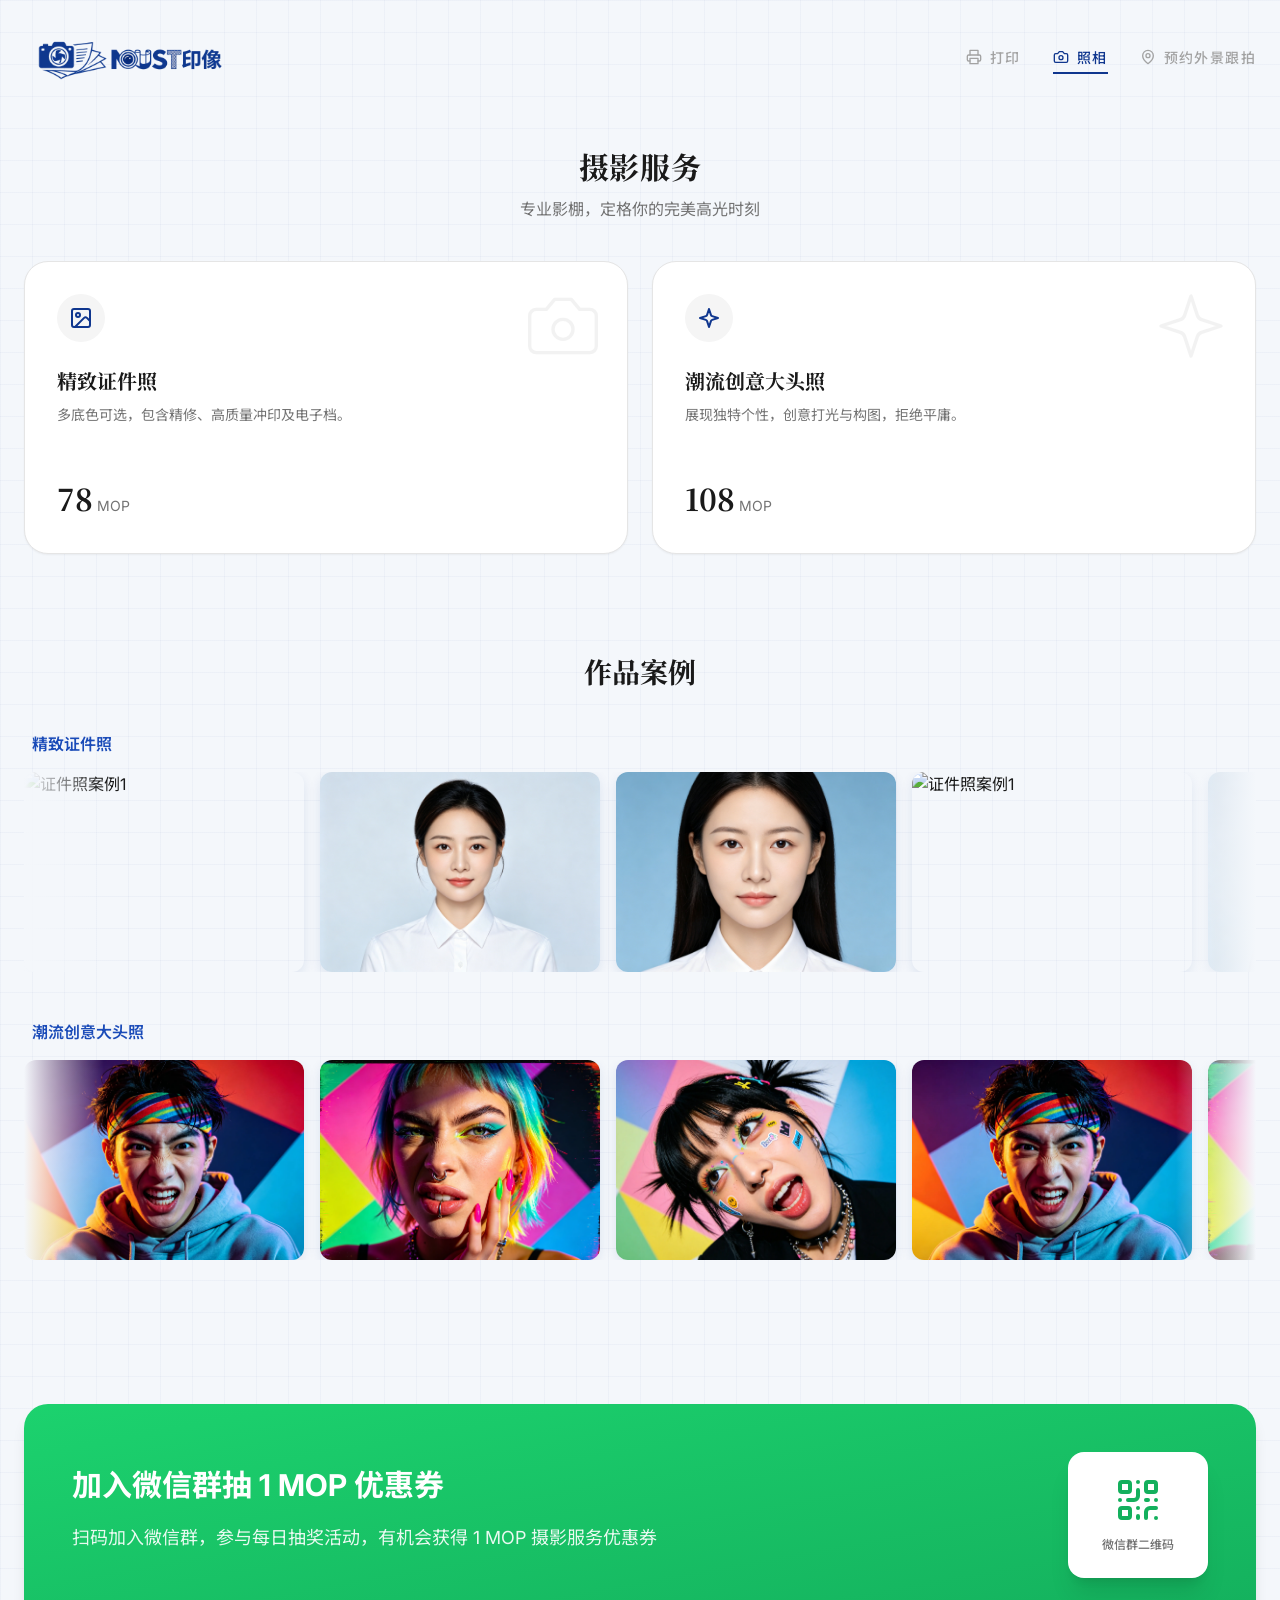
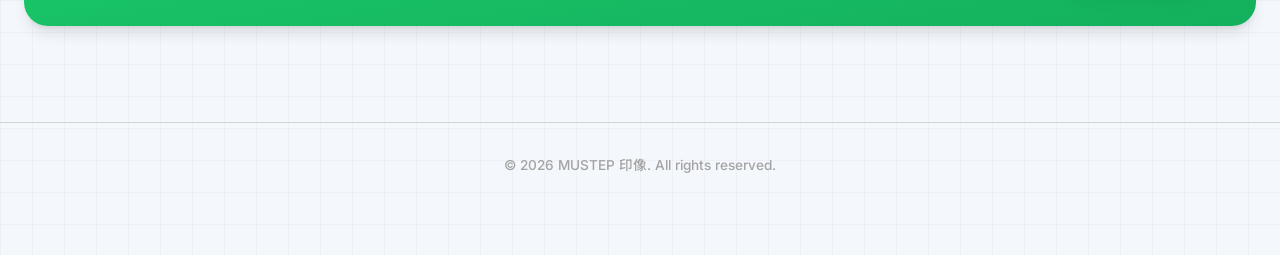
==== commit a2dbdcac: "覆盖 覆盖" ====
--- a/photo.html
+++ b/photo.html
@@ -137,33 +137,6 @@
                             </div>
                         </div>
 
-                        <!-- Service 3 -->
-                        <div class="service-card service-card-dark">
-                            <div class="service-icon-bg">
-                                <svg xmlns="http://www.w3.org/2000/svg" width="80" height="80" viewBox="0 0 24 24"
-                                    fill="none" stroke="currentColor" stroke-width="1" stroke-linecap="round"
-                                    stroke-linejoin="round">
-                                    <path
-                                        d="M14.5 4h-5L7 7H4a2 2 0 0 0-2 2v9a2 2 0 0 0 2 2h16a2 2 0 0 0 2-2V9a2 2 0 0 0-2-2h-3l-2.5-3z" />
-                                    <circle cx="12" cy="13" r="3" />
-                                </svg>
-                            </div>
-                            <div class="service-icon service-icon-dark">
-                                <svg xmlns="http://www.w3.org/2000/svg" width="24" height="24" viewBox="0 0 24 24"
-                                    fill="none" stroke="currentColor" stroke-width="2" stroke-linecap="round"
-                                    stroke-linejoin="round">
-                                    <path
-                                        d="M14.5 4h-5L7 7H4a2 2 0 0 0-2 2v9a2 2 0 0 0 2 2h16a2 2 0 0 0 2-2V9a2 2 0 0 0-2-2h-3l-2.5-3z" />
-                                    <circle cx="12" cy="13" r="3" />
-                                </svg>
-                            </div>
-                            <h3 class="service-name service-name-dark">室内定制个人写真</h3>
-                            <p class="service-desc service-desc-dark">一对一专属企划，定制你的高级棚拍大片。</p>
-                            <div class="service-footer">
-                                <span class="service-price service-price-dark">388<span
-                                        class="service-unit service-unit-dark">MOP</span></span>
-                            </div>
-                        </div>
                     </div>
 
                     <!-- Portfolio Gallery -->
@@ -226,33 +199,6 @@
                             </div>
                         </div>
 
-                        <!-- Portfolio 3: 室内定制个人写真 - 左向右 -->
-                        <div class="portfolio-item">
-                            <h4 class="portfolio-item-title">室内定制个人写真</h4>
-                            <div class="portfolio-scroll scroll-left">
-                                <div class="portfolio-track">
-                                    <div class="portfolio-img-wrapper">
-                                        <img src="images/case/7.webp" alt="个人写真案例1" class="portfolio-img">
-                                    </div>
-                                    <div class="portfolio-img-wrapper">
-                                        <img src="images/case/8.webp" alt="个人写真案例2" class="portfolio-img">
-                                    </div>
-                                    <div class="portfolio-img-wrapper">
-                                        <img src="images/case/9.webp" alt="个人写真案例3" class="portfolio-img">
-                                    </div>
-                                    <!-- Duplicate for seamless loop -->
-                                    <div class="portfolio-img-wrapper">
-                                        <img src="images/case/7.webp" alt="个人写真案例1" class="portfolio-img">
-                                    </div>
-                                    <div class="portfolio-img-wrapper">
-                                        <img src="images/case/8.webp" alt="个人写真案例2" class="portfolio-img">
-                                    </div>
-                                    <div class="portfolio-img-wrapper">
-                                        <img src="images/case/9.webp" alt="个人写真案例3" class="portfolio-img">
-                                    </div>
-                                </div>
-                            </div>
-                        </div>
                     </div>
                 </section>
 
--- a/styles.css
+++ b/styles.css
@@ -1134,7 +1134,7 @@
   }
 
   .service-grid {
-    grid-template-columns: repeat(3, 1fr);
+    grid-template-columns: repeat(2, 1fr);
   }
 
   .package-card {
